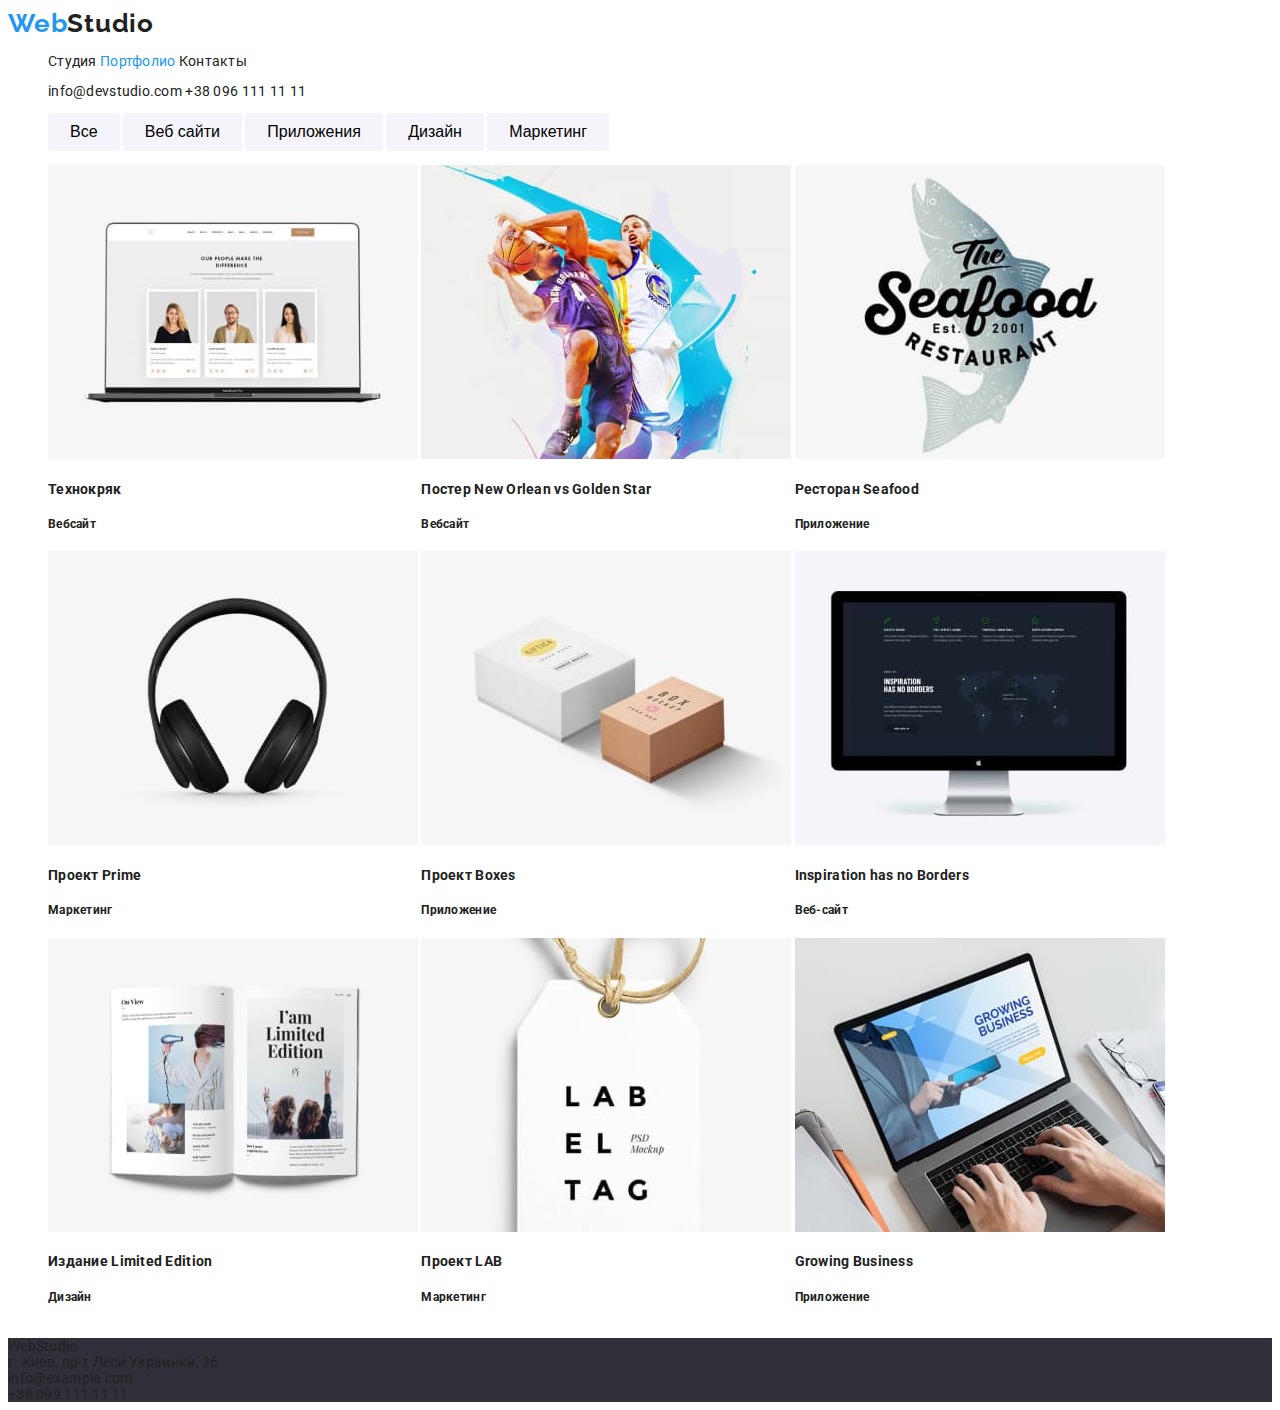
==== portfolio.html @ 2c45fc12 "update img" ====
<!DOCTYPE html>
<html lang="ru">

<head>
    <link rel="stylesheet" href="./css/styles.css" />
    <meta charset="UTF-8">
    <meta http-equiv="X-UA-Compatible" content="IE=edge">
    <meta name="viewport" content="width=device-width, initial-scale=1.0">
    <title>Portfolio</title>
</head>


<body>
    <header>
        <!-- Создаем шапку -->
        <a class="logo" href="./index.html"><span class="prefix">Web</span>Studio</a>
        <nav>
            <ul>
                <li><a  href="./index.html">Студия</a></li>
                <li><a class="active" href="./portfolio.html">Портфолио</a></li>
                <li><a  href="">Контакты</a></li>
            </ul>
        </nav>
    
        <ul>
            <li><a href="mailto:info@devstudio.com">info@devstudio.com</a></li>
            <li><a href="tel:+380961111111">+38 096 111 11 11</a></li>
        </ul>
    </header>


    <main>
        <section>
            <!-- Фильтр меню с кнопками -->
           <ul class="filter"> 
                <li><button type="button">Все</button></li>
                <li><button type="button">Веб сайти</button></li>
                <li><button type="button">Приложения</button></li>
                <li><button type="button">Дизайн</button></li>
                <li><button type="button">Маркетинг</button></li>
           </ul>       
        </section>

        <section>
            <!-- секция с картинками -->
            <ul>
                <li>
                    <img src="./images/techno.jpg" width="370">
                    <h4>Технокряк</h4>
                    <h5>Вебсайт</h5>
                </li>

                <li>
                    <img src="./images/poster.jpg" width="370">
                    <h4>
                        <p lang="en">Постер New Orlean vs Golden Star </p>
                    </h4>
                    <h5>Вебсайт</h5>
                </li>

                <li>
                    <img src="./images/seafood.jpg" width="370">
                    <h4>
                        <p lang="en">Ресторан Seafood</p>
                    </h4>
                    <h5>Приложение</h5>
                </li>

                <li>
                    <img src="./images/prime.jpg" width="370">
                    <h4>
                        <p lang="en">Проект Prime</p>
                    </h4>
                    <h5>Маркетинг</h5>
                </li>

                <li>
                    <img src="./images/boxes.jpg" width="370">
                    <h4>
                        <p lang="en">Проект Boxes</p>
                    </h4>
                    <h5>Приложение</h5>
                </li>

                <li>
                    <img src="./images/border.jpg" width="370">
                    <h4>
                        <p lang="en">Inspiration has no Borders</p>
                    </h4>
                    <h5>Веб-сайт</h5>
                </li>

                <li>
                    <img src="./images/edition.jpg" width="370">
                    <h4>
                        <p lang="en">Издание Limited Edition</p>
                    </h4>
                    <h5>Дизайн</h5>
                </li>

                <li>
                    <img src="./images/lab.jpg" width="370">
                    <h4>
                        <p lang="en">Проект LAB</p>
                    </h4>
                    <h5>Маркетинг</h5>
                </li>

                <li>
                    <img src="./images/business.jpg" width="370">
                    <h4>
                        <p lang="en">Growing Business</p>
                    </h4>
                    <h5>Приложение</h5>
                </li>
            </ul>
        </section>
    </main>

    <footer>
        <a href="">WebStudio</a>
        <address>
            <a href="https://goo.gl/maps/WQfAx6PYUr162AUSA" target="_blank" rel="noopener noreferrer">г. Киев, пр-т Леси
                Украинки, 26</a><br>
            <a href="mailto:info@example">info@example.com</a><br>
            <a href="tel:+380991111111">+38 099 111 11 11</a>
        </address>
    </footer>
</body>
</html>
---- css/styles.css ----
@import url("https://fonts.googleapis.com/css2?family=Raleway:wght@700&family=Roboto:ital,wght@0,500;0,700;1,400;1,900&display=swap");

body {
  font-family: Roboto;
  font-style: normal;
  font-size: 14px;
  line-height: 16px;
  letter-spacing: 0.02em;
  color: #212121;
}

ul {
  list-style-type: none;
}

ul li {
  display: inline-block;
}

.contact a {
  color: #757575;
}

.contact a:hover {
  color: #2196f3;
}

a {
  color: #212121;
  text-decoration: none;
}

.link-white {
  color: #fff;
}

nav > ul > li > a:focus {
  color: #2196f3;
}

a:hover {
  color: #2196f3;
}

address {
  font-style: normal;
}
.active {
  color: #2196f3;
}

button {
  border: none;
  border-radius: 4px;
  font-size: 16px;
  background: #f5f4fa;
}

button:hover {
  background-color: #2196f3;
}

footer {
  background: #2f303a;
}

footer > .contact {
  line-height: 24px;
  letter-spacing: 0.03em;
}

.logo {
  font-family: Raleway;
  font-weight: bold;
  font-size: 26px;
  line-height: 31px;
  letter-spacing: 0.03em;
}

.prefix {
  color: #2196f3;
}

a[class~="logo"]:hover {
  color: #212121;
}

.hero-banner {
  background: #2f303a;
}

.hero-banner > h1 {
  color: #ffffff;
}

.hero-banner > button {
  font-weight: bold;
  line-height: 30px;
  color: #fff;
  background: #2196f3;
  box-shadow: 0px 4px 4px rgba(0, 0, 0, 0.15);
  padding: 10px 32px;
}

.s1 p {
  line-height: 24px;
  letter-spacing: 0.03em;
  color: #757575;
  width: 270px;
}

.s3 {
  background: #f5f4fa;
}

.s3 li {
  background: #ffffff;
  box-shadow: 0px 1px 3px rgba(0, 0, 0, 0.12), 0px 1px 1px rgba(0, 0, 0, 0.14),
    0px 2px 1px rgba(0, 0, 0, 0.2);
  border-radius: 0px 0px 4px 4px;
}

.s3 p {
  font-size: 16px;
  line-height: 19px;

  text-align: center;
  letter-spacing: 0.03em;

  color: #757575;
}

.filter > li > button {
  font-weight: 500;
  line-height: 26px;
  padding: 6px 22px;
}
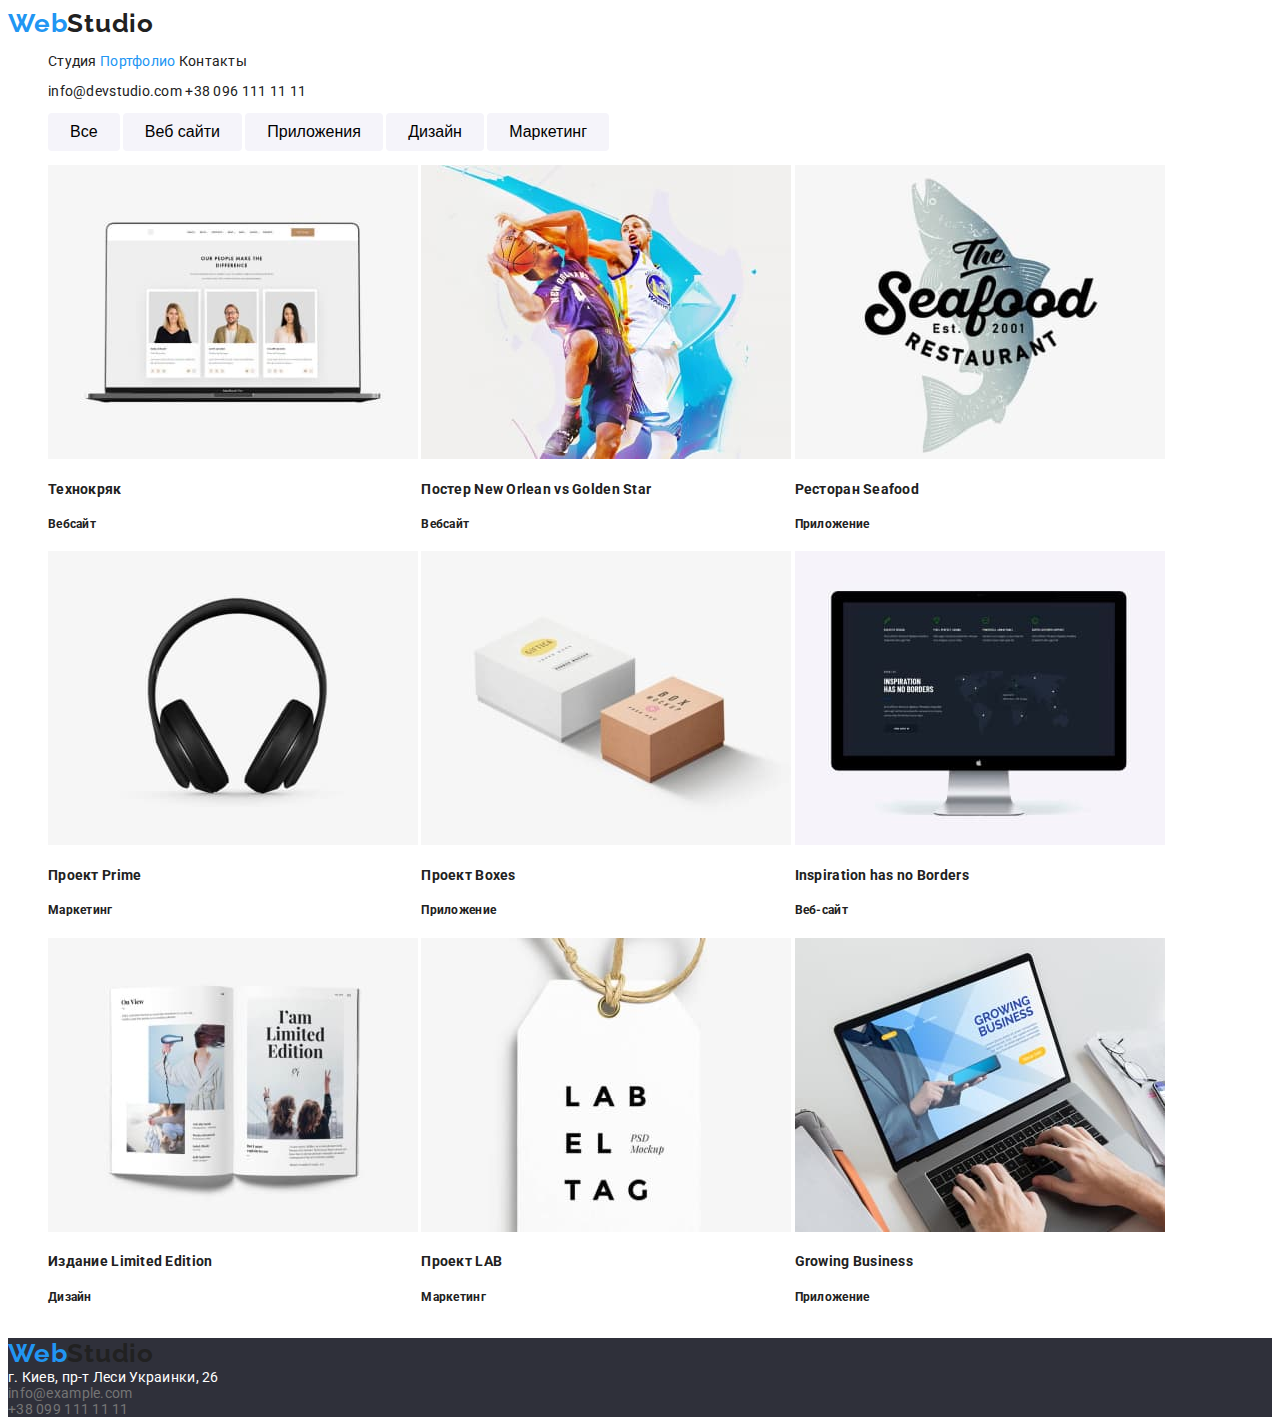
==== commit 01bc1a14: "update" ====
--- a/portfolio.html
+++ b/portfolio.html
@@ -118,12 +118,15 @@
     </main>
 
     <footer>
-        <a href="">WebStudio</a>
+        <a class="logo" href="./index.html"><span class="prefix">Web</span>Studio</a>
         <address>
-            <a href="https://goo.gl/maps/WQfAx6PYUr162AUSA" target="_blank" rel="noopener noreferrer">г. Киев, пр-т Леси
+            <a class="link-white" href="https://goo.gl/maps/WQfAx6PYUr162AUSA" target="_blank" rel="noopener noreferrer">г.
+                Киев, пр-т Леси
                 Украинки, 26</a><br>
-            <a href="mailto:info@example">info@example.com</a><br>
-            <a href="tel:+380991111111">+38 099 111 11 11</a>
+            <span class="contact">
+                <a href="mailto:info@example">info@example.com</a><br>
+                <a href="tel:+380991111111">+38 099 111 11 11</a>
+            </span>
         </address>
     </footer>
 </body>
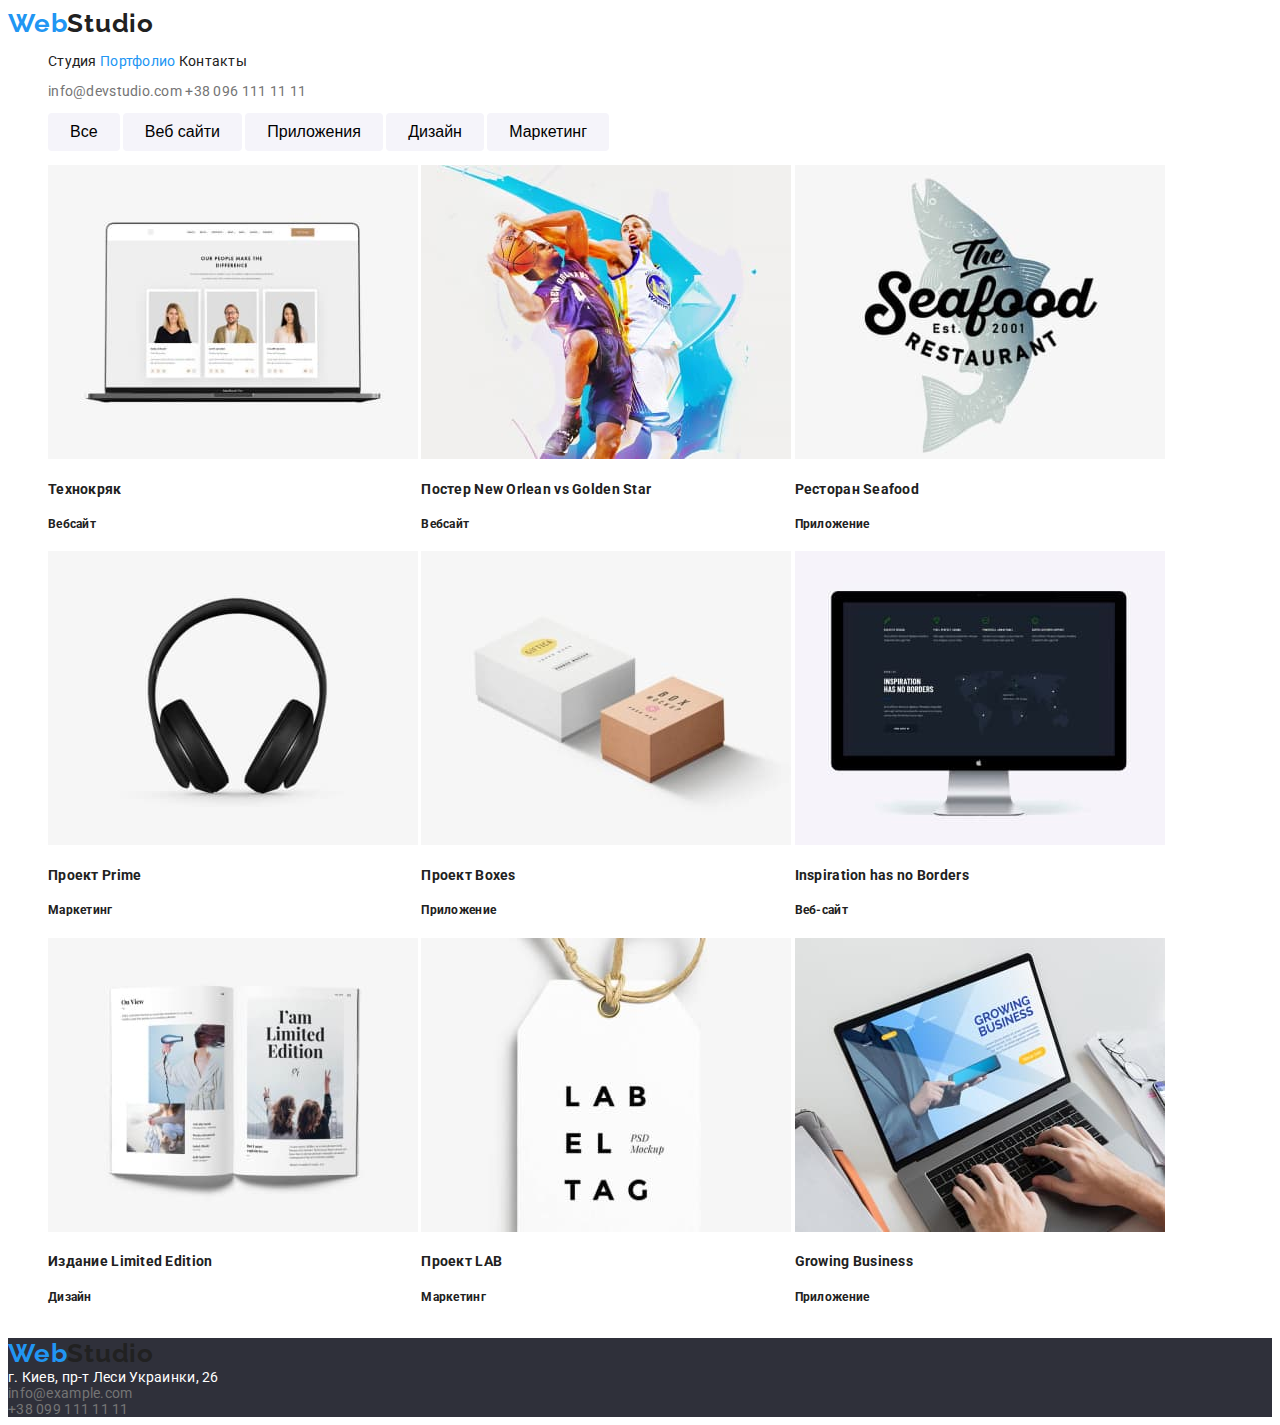
==== commit 84299b59: "update" ====
--- a/portfolio.html
+++ b/portfolio.html
@@ -22,7 +22,7 @@
             </ul>
         </nav>
     
-        <ul>
+        <ul class="contact">
             <li><a href="mailto:info@devstudio.com">info@devstudio.com</a></li>
             <li><a href="tel:+380961111111">+38 096 111 11 11</a></li>
         </ul>
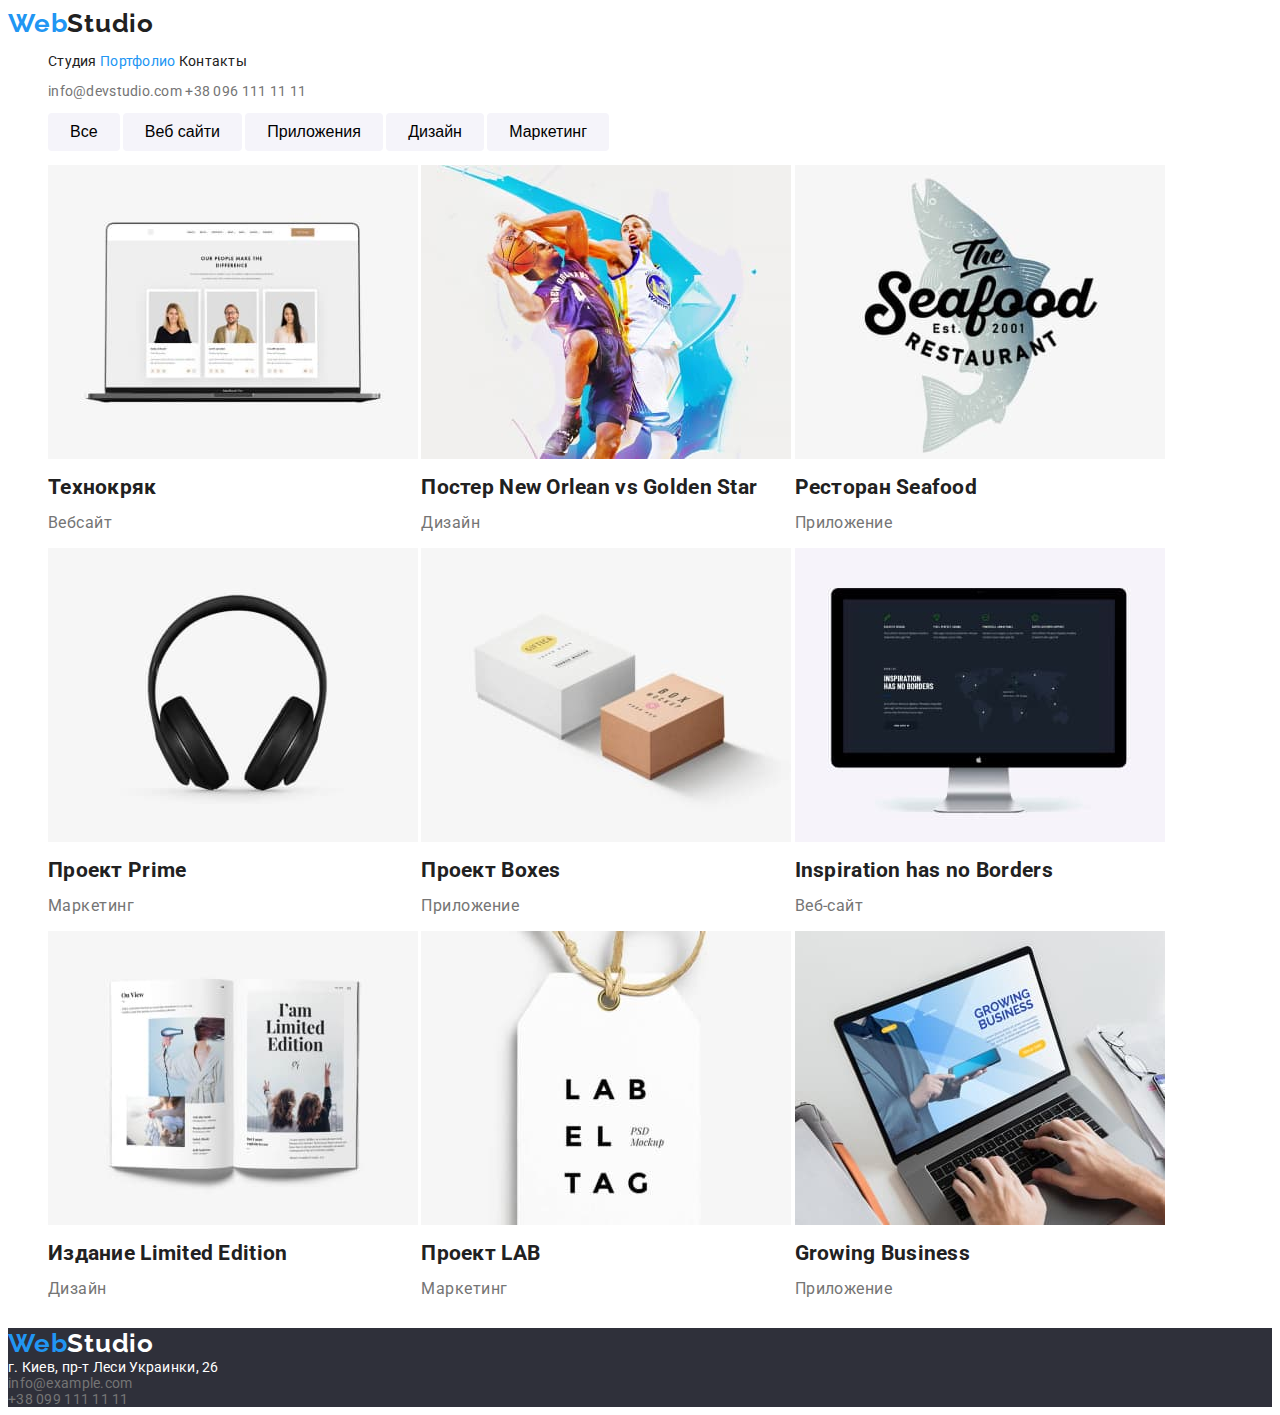
==== commit 87ddf1d5: "update01" ====
--- a/portfolio.html
+++ b/portfolio.html
@@ -16,9 +16,9 @@
         <a class="logo" href="./index.html"><span class="prefix">Web</span>Studio</a>
         <nav>
             <ul>
-                <li><a  href="./index.html">Студия</a></li>
+                <li><a href="./index.html">Студия</a></li>
                 <li><a class="active" href="./portfolio.html">Портфолио</a></li>
-                <li><a  href="">Контакты</a></li>
+                <li><a href="">Контакты</a></li>
             </ul>
         </nav>
     
@@ -41,77 +41,61 @@
            </ul>       
         </section>
 
-        <section>
+        <section class="s4">
             <!-- секция с картинками -->
             <ul>
                 <li>
                     <img src="./images/techno.jpg" width="370">
-                    <h4>Технокряк</h4>
-                    <h5>Вебсайт</h5>
+                    <h2>Технокряк</h2>
+                    <p>Вебсайт</p>
                 </li>
 
                 <li>
                     <img src="./images/poster.jpg" width="370">
-                    <h4>
-                        <p lang="en">Постер New Orlean vs Golden Star </p>
-                    </h4>
-                    <h5>Вебсайт</h5>
+                    <h2>Постер New Orlean vs Golden Star</h2>
+                    <p>Дизайн</p>
                 </li>
 
                 <li>
                     <img src="./images/seafood.jpg" width="370">
-                    <h4>
-                        <p lang="en">Ресторан Seafood</p>
-                    </h4>
-                    <h5>Приложение</h5>
+                    <h2>Ресторан Seafood</h2>
+                    <p>Приложение</p>
                 </li>
 
                 <li>
                     <img src="./images/prime.jpg" width="370">
-                    <h4>
-                        <p lang="en">Проект Prime</p>
-                    </h4>
-                    <h5>Маркетинг</h5>
+                    <h2>Проект Prime</h2>
+                    <p>Маркетинг</p>
                 </li>
 
                 <li>
                     <img src="./images/boxes.jpg" width="370">
-                    <h4>
-                        <p lang="en">Проект Boxes</p>
-                    </h4>
-                    <h5>Приложение</h5>
+                    <h2>Проект Boxes</h2>
+                    <p>Приложение</p>
                 </li>
 
                 <li>
                     <img src="./images/border.jpg" width="370">
-                    <h4>
-                        <p lang="en">Inspiration has no Borders</p>
-                    </h4>
-                    <h5>Веб-сайт</h5>
+                    <h2>Inspiration has no Borders</h2>
+                    <p>Веб-сайт</p>
                 </li>
 
                 <li>
                     <img src="./images/edition.jpg" width="370">
-                    <h4>
-                        <p lang="en">Издание Limited Edition</p>
-                    </h4>
-                    <h5>Дизайн</h5>
+                    <h2>Издание Limited Edition</h2>
+                    <p>Дизайн</p>
                 </li>
 
                 <li>
                     <img src="./images/lab.jpg" width="370">
-                    <h4>
-                        <p lang="en">Проект LAB</p>
-                    </h4>
-                    <h5>Маркетинг</h5>
+                    <h2>Проект LAB</h2>
+                    <p>Маркетинг</p>
                 </li>
 
                 <li>
                     <img src="./images/business.jpg" width="370">
-                    <h4>
-                        <p lang="en">Growing Business</p>
-                    </h4>
-                    <h5>Приложение</h5>
+                    <h2>Growing Business</h2>
+                    <p>Приложение</p>
                 </li>
             </ul>
         </section>
--- a/css/styles.css
+++ b/css/styles.css
@@ -30,7 +30,7 @@
   text-decoration: none;
 }
 
-.link-white {
+footer a {
   color: #fff;
 }
 
@@ -81,8 +81,11 @@
   color: #2196f3;
 }
 
-a[class~="logo"]:hover {
+header .logo:hover {
   color: #212121;
+}
+footer .logo:hover {
+  color: #ffffff;
 }
 
 .hero-banner {
@@ -90,6 +93,13 @@
 }
 
 .hero-banner > h1 {
+  font-weight: 900;
+  font-size: 44px;
+  line-height: 60px;
+  text-align: center;
+  letter-spacing: 0.06em;
+  text-transform: uppercase;
+
   color: #ffffff;
 }
 
@@ -129,6 +139,13 @@
 
   color: #757575;
 }
+.s4 p {
+  font-size: 16px;
+  line-height: 19px;
+  letter-spacing: 0.03em;
+
+  color: #757575;
+}
 
 .filter > li > button {
   font-weight: 500;
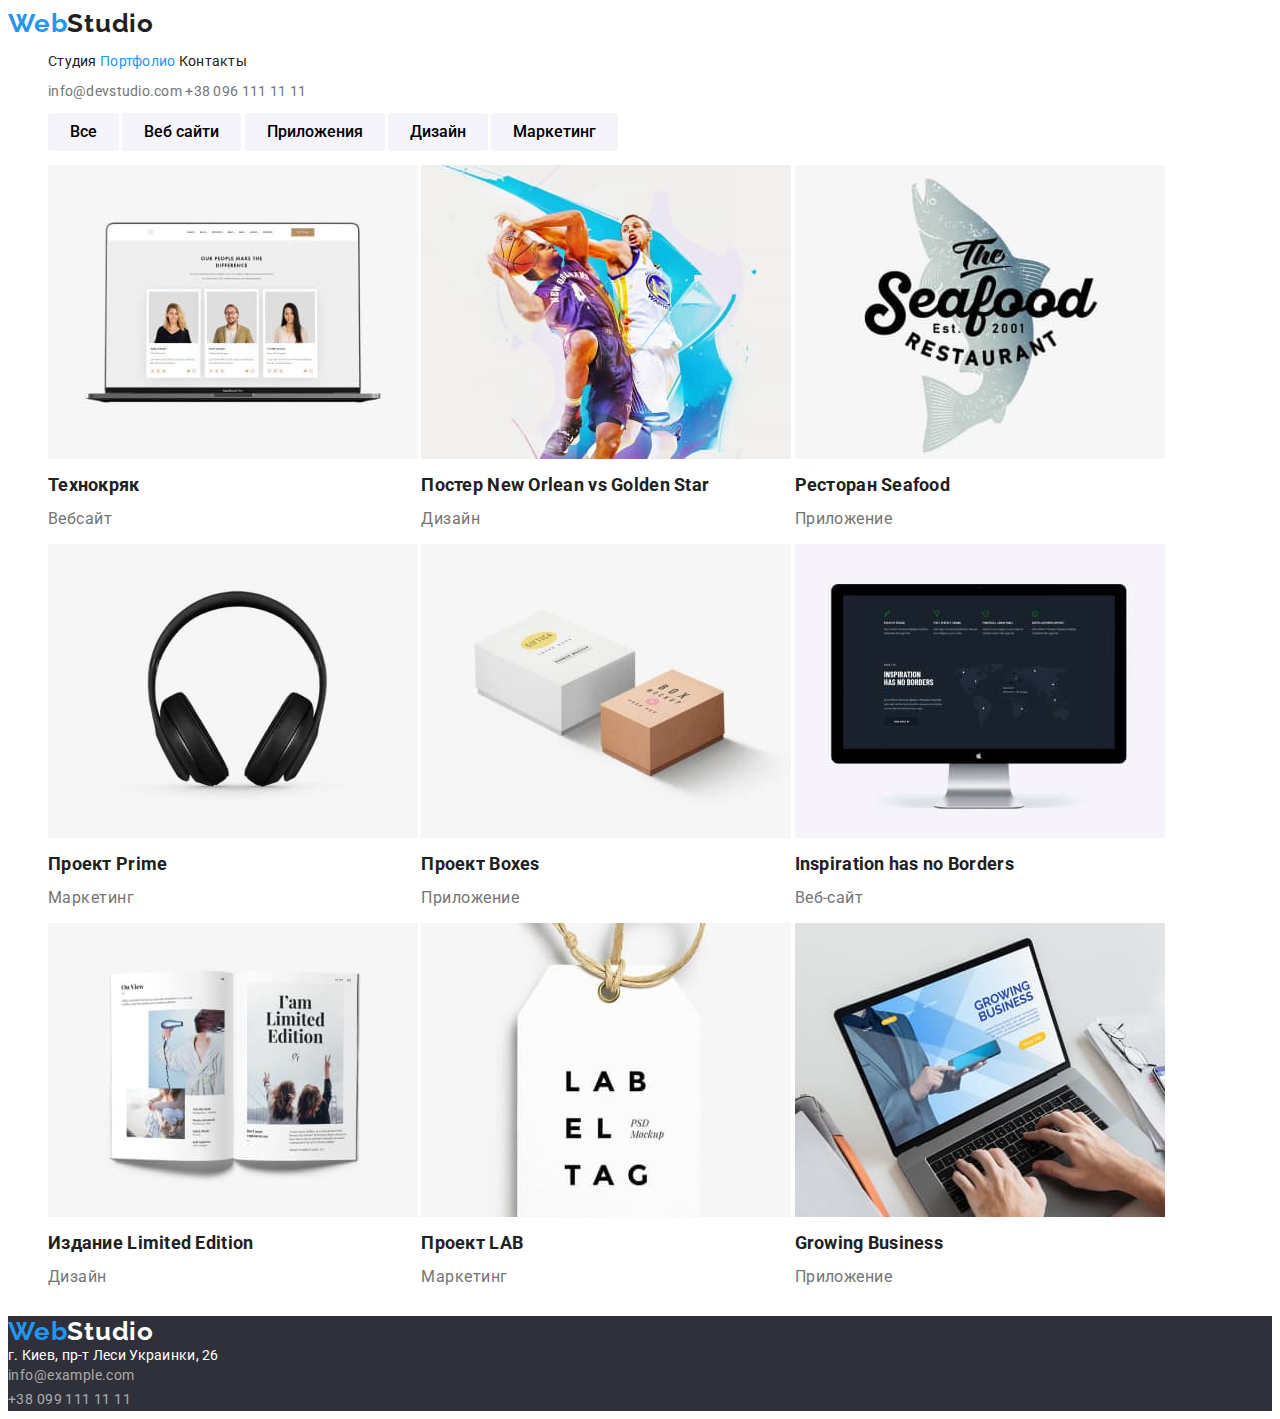
==== commit 7027c010: "Work on bags" ====
--- a/portfolio.html
+++ b/portfolio.html
@@ -104,7 +104,7 @@
     <footer>
         <a class="logo" href="./index.html"><span class="prefix">Web</span>Studio</a>
         <address>
-            <a class="link-white" href="https://goo.gl/maps/WQfAx6PYUr162AUSA" target="_blank" rel="noopener noreferrer">г.
+            <a class="adress" href="https://goo.gl/maps/WQfAx6PYUr162AUSA" target="_blank" rel="noopener noreferrer">г.
                 Киев, пр-т Леси
                 Украинки, 26</a><br>
             <span class="contact">
--- a/css/styles.css
+++ b/css/styles.css
@@ -1,12 +1,31 @@
 @import url("https://fonts.googleapis.com/css2?family=Raleway:wght@700&family=Roboto:ital,wght@0,500;0,700;1,400;1,900&display=swap");
 
+body,
+button {
+  font-family: Roboto;
+}
+
 body {
-  font-family: Roboto;
   font-style: normal;
   font-size: 14px;
   line-height: 16px;
   letter-spacing: 0.02em;
   color: #212121;
+}
+
+a {
+  color: #212121;
+  text-decoration: none;
+}
+a:focus {
+  color: #2196f3;
+}
+
+.contact a:focus {
+  color: #2196f3;
+}
+a:hover {
+  color: #2196f3;
 }
 
 ul {
@@ -16,35 +35,18 @@
 ul li {
   display: inline-block;
 }
-
-.contact a {
-  color: #757575;
+.contact-footer a {
+  color: rgba(255, 255, 255, 0.6);
 }
 
-.contact a:hover {
-  color: #2196f3;
-}
-
-a {
-  color: #212121;
-  text-decoration: none;
-}
-
-footer a {
+.adress {
   color: #fff;
-}
-
-nav > ul > li > a:focus {
-  color: #2196f3;
-}
-
-a:hover {
-  color: #2196f3;
 }
 
 address {
   font-style: normal;
 }
+
 .active {
   color: #2196f3;
 }
@@ -57,16 +59,30 @@
 }
 
 button:hover {
+  color: #fff;
   background-color: #2196f3;
 }
 
+button:focus {
+  color: #fff;
+  background-color: #2196f3;
+}
 footer {
   background: #2f303a;
 }
 
-footer > .contact {
+.contact a {
+  color: #757575;
+}
+
+.contact a:hover {
+  color: #2196f3;
+}
+
+footer .contact a {
   line-height: 24px;
   letter-spacing: 0.03em;
+  color: rgba(255, 255, 255, 0.6);
 }
 
 .logo {
@@ -75,16 +91,18 @@
   font-size: 26px;
   line-height: 31px;
   letter-spacing: 0.03em;
+
+  color: #fff;
 }
 
 .prefix {
   color: #2196f3;
 }
 
-header .logo:hover {
+header .logo {
   color: #212121;
 }
-footer .logo:hover {
+footer .logo {
   color: #ffffff;
 }
 
@@ -100,7 +118,7 @@
   letter-spacing: 0.06em;
   text-transform: uppercase;
 
-  color: #ffffff;
+  color: #fff;
 }
 
 .hero-banner > button {
@@ -119,6 +137,19 @@
   width: 270px;
 }
 
+.s1 h2 {
+  text-transform: uppercase;
+}
+
+.s2 h2 {
+  font-weight: 700;
+  font-size: 36px;
+}
+
+.s3 h2 {
+  font-weight: 700;
+  font-size: 36px;
+}
 .s3 {
   background: #f5f4fa;
 }
@@ -146,9 +177,13 @@
 
   color: #757575;
 }
+.s4 h2 {
+  font-weight: 700;
+  font-size: 18px;
+}
+.filter button {
+  font-weight: 500;
 
-.filter > li > button {
-  font-weight: 500;
   line-height: 26px;
   padding: 6px 22px;
 }
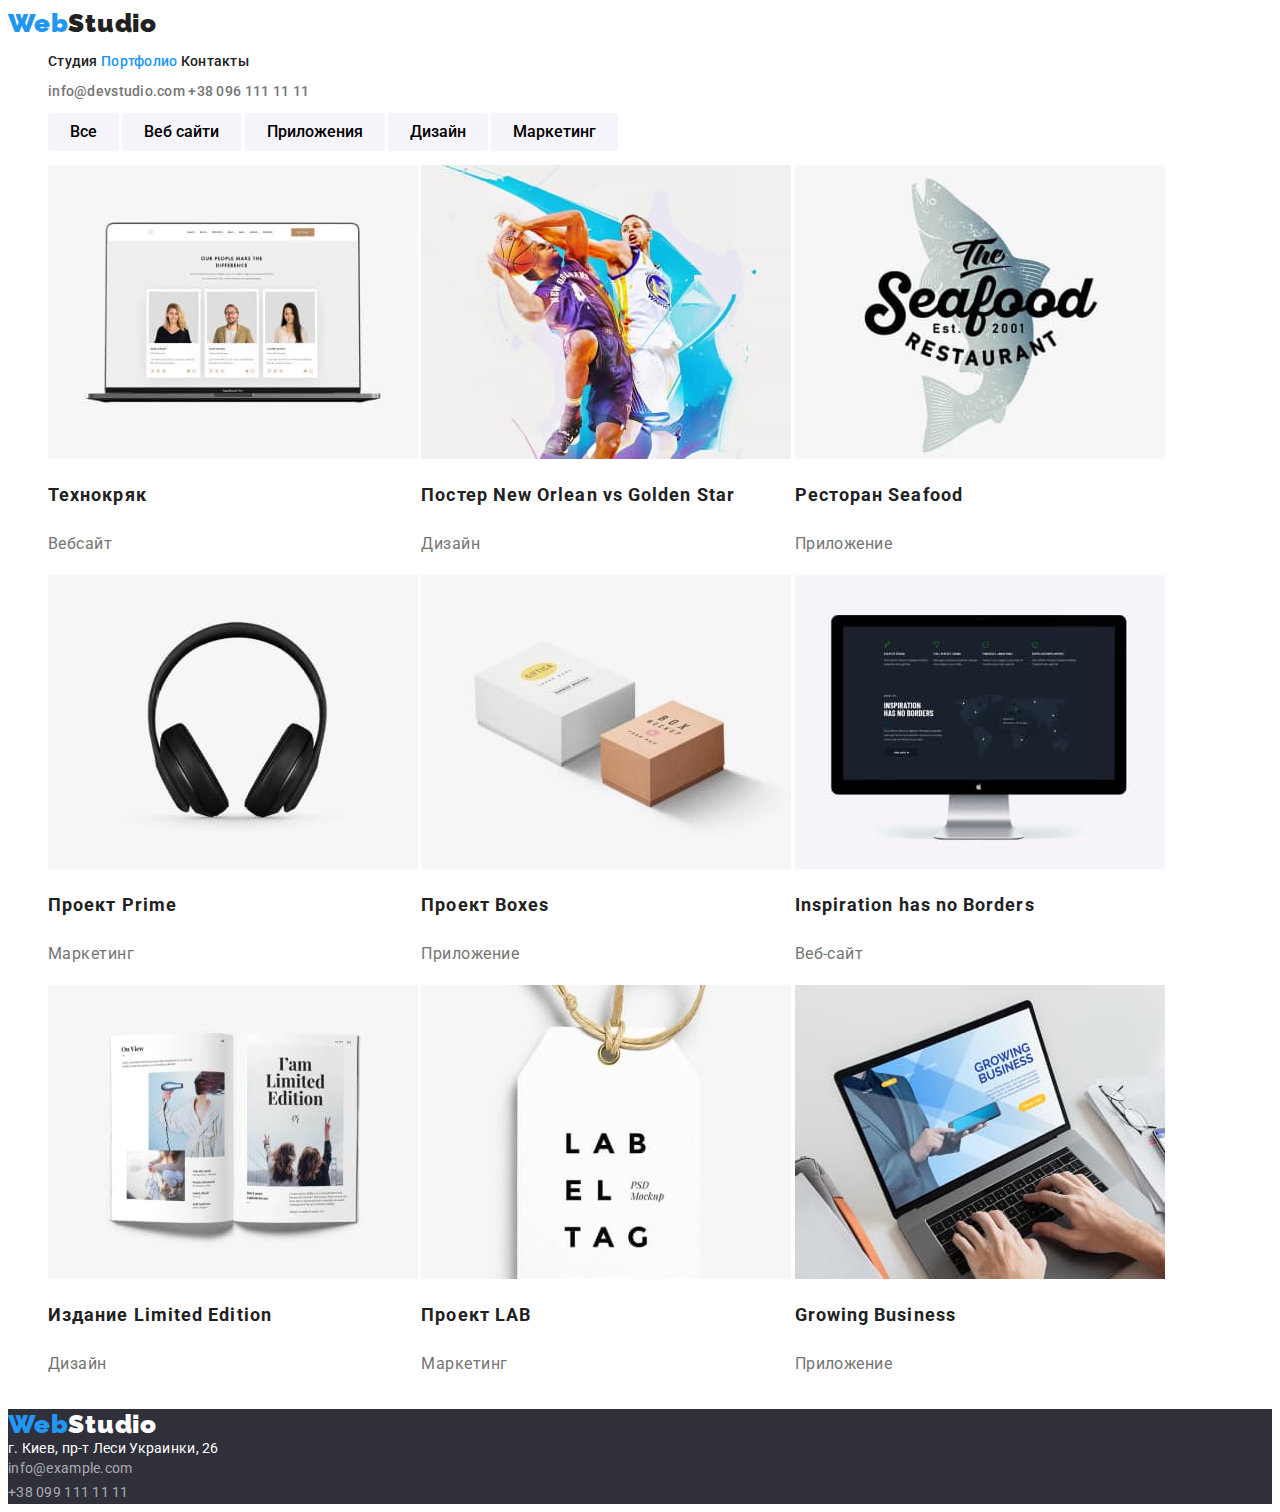
==== commit 0bb49130: "work" ====
--- a/portfolio.html
+++ b/portfolio.html
@@ -21,7 +21,7 @@
                 <li><a href="">Контакты</a></li>
             </ul>
         </nav>
-    
+
         <ul class="contact">
             <li><a href="mailto:info@devstudio.com">info@devstudio.com</a></li>
             <li><a href="tel:+380961111111">+38 096 111 11 11</a></li>
@@ -32,13 +32,13 @@
     <main>
         <section>
             <!-- Фильтр меню с кнопками -->
-           <ul class="filter"> 
+            <ul class="filter">
                 <li><button type="button">Все</button></li>
                 <li><button type="button">Веб сайти</button></li>
                 <li><button type="button">Приложения</button></li>
                 <li><button type="button">Дизайн</button></li>
                 <li><button type="button">Маркетинг</button></li>
-           </ul>       
+            </ul>
         </section>
 
         <section class="s4">
@@ -114,4 +114,5 @@
         </address>
     </footer>
 </body>
+
 </html>--- a/css/styles.css
+++ b/css/styles.css
@@ -1,8 +1,18 @@
 @import url("https://fonts.googleapis.com/css2?family=Raleway:wght@700&family=Roboto:ital,wght@0,500;0,700;1,400;1,900&display=swap");
+
+:root {
+  --primary-text-color: #212121;
+  --secondary-bacgraund-color: #f5f4fa;
+  --secondary-text-color: #757575;
+  --primary-active-text-color: #2196f3;
+  --tetrary-text-color: #ffffff;
+  --primary-bacgraund-color: #2f303a;
+  --shadow-text-color: rgba(255, 255, 255, 0.6);
+}
 
 body,
 button {
-  font-family: Roboto;
+  font-family: Roboto, sans-serif;
 }
 
 body {
@@ -10,22 +20,25 @@
   font-size: 14px;
   line-height: 16px;
   letter-spacing: 0.02em;
-  color: #212121;
-}
-
+  color: var(--primary-text-color);
+}
+
+header ul {
+  font-weight: 500;
+}
 a {
-  color: #212121;
+  color: var(--primary-text-color);
   text-decoration: none;
 }
 a:focus {
-  color: #2196f3;
+  color: var(--primary-active-text-color);
 }
 
 .contact a:focus {
-  color: #2196f3;
+  color: var(--primary-active-text-color);
 }
 a:hover {
-  color: #2196f3;
+  color: var(--primary-active-text-color);
 }
 
 ul {
@@ -36,11 +49,11 @@
   display: inline-block;
 }
 .contact-footer a {
-  color: rgba(255, 255, 255, 0.6);
+  color: var(--shadow-text-color);
 }
 
 .adress {
-  color: #fff;
+  color: var(--tetrary-text-color);
 }
 
 address {
@@ -48,66 +61,68 @@
 }
 
 .active {
-  color: #2196f3;
+  color: var(--primary-active-text-color);
 }
 
 button {
   border: none;
   border-radius: 4px;
   font-size: 16px;
-  background: #f5f4fa;
+  cursor: pointer;
+  background: var(--secondary-bacgraund-color);
 }
 
 button:hover {
-  color: #fff;
-  background-color: #2196f3;
+  color: var(--tetrary-text-color);
+  background-color: var(--primary-active-text-color);
 }
 
 button:focus {
-  color: #fff;
-  background-color: #2196f3;
+  color: --tetrary-text-color;
+  background-color: var(--primary-active-text-color);
 }
 footer {
-  background: #2f303a;
+  font-weight: 400;
+  background: var(--primary-bacgraund-color);
 }
 
 .contact a {
-  color: #757575;
+  color: var(--secondary-text-color);
 }
 
 .contact a:hover {
-  color: #2196f3;
+  color: var(--primary-active-text-color);
 }
 
 footer .contact a {
   line-height: 24px;
-  letter-spacing: 0.03em;
-  color: rgba(255, 255, 255, 0.6);
+  letter-spacing: 0.02em;
+  color: var(--shadow-text-color);
 }
 
 .logo {
   font-family: Raleway;
-  font-weight: bold;
+  font-weight: 900;
   font-size: 26px;
   line-height: 31px;
   letter-spacing: 0.03em;
 
-  color: #fff;
+  color: var(--tetrary-text-color);
 }
 
 .prefix {
-  color: #2196f3;
+  color: var(--primary-active-text-color);
 }
 
 header .logo {
-  color: #212121;
+  color: var(--primary-text-color);
 }
 footer .logo {
-  color: #ffffff;
+  color: var(--tetrary-text-color);
 }
 
 .hero-banner {
-  background: #2f303a;
+  background: var(--primary-bacgraund-color);
 }
 
 .hero-banner > h1 {
@@ -118,14 +133,14 @@
   letter-spacing: 0.06em;
   text-transform: uppercase;
 
-  color: #fff;
+  color: var(--tetrary-text-color);
 }
 
 .hero-banner > button {
-  font-weight: bold;
+  font-weight: 700;
   line-height: 30px;
-  color: #fff;
-  background: #2196f3;
+  color: var(--tetrary-text-color);
+  background: var(--primary-active-text-color);
   box-shadow: 0px 4px 4px rgba(0, 0, 0, 0.15);
   padding: 10px 32px;
 }
@@ -133,7 +148,7 @@
 .s1 p {
   line-height: 24px;
   letter-spacing: 0.03em;
-  color: #757575;
+  color: var(--secondary-text-color);
   width: 270px;
 }
 
@@ -151,11 +166,11 @@
   font-size: 36px;
 }
 .s3 {
-  background: #f5f4fa;
+  background: var(--secondary-bacgraund-color);
 }
 
 .s3 li {
-  background: #ffffff;
+  background: var(--tetrary-text-color);
   box-shadow: 0px 1px 3px rgba(0, 0, 0, 0.12), 0px 1px 1px rgba(0, 0, 0, 0.14),
     0px 2px 1px rgba(0, 0, 0, 0.2);
   border-radius: 0px 0px 4px 4px;
@@ -168,18 +183,21 @@
   text-align: center;
   letter-spacing: 0.03em;
 
-  color: #757575;
+  color: var(--secondary-text-color);
 }
 .s4 p {
+  font-weight: 400;
   font-size: 16px;
-  line-height: 19px;
-  letter-spacing: 0.03em;
-
-  color: #757575;
+  line-height: 30px;
+  letter-spacing: 0.03em;
+
+  color: var(--secondary-text-color);
 }
 .s4 h2 {
   font-weight: 700;
   font-size: 18px;
+  line-height: 36px;
+  letter-spacing: 0.06em;
 }
 .filter button {
   font-weight: 500;
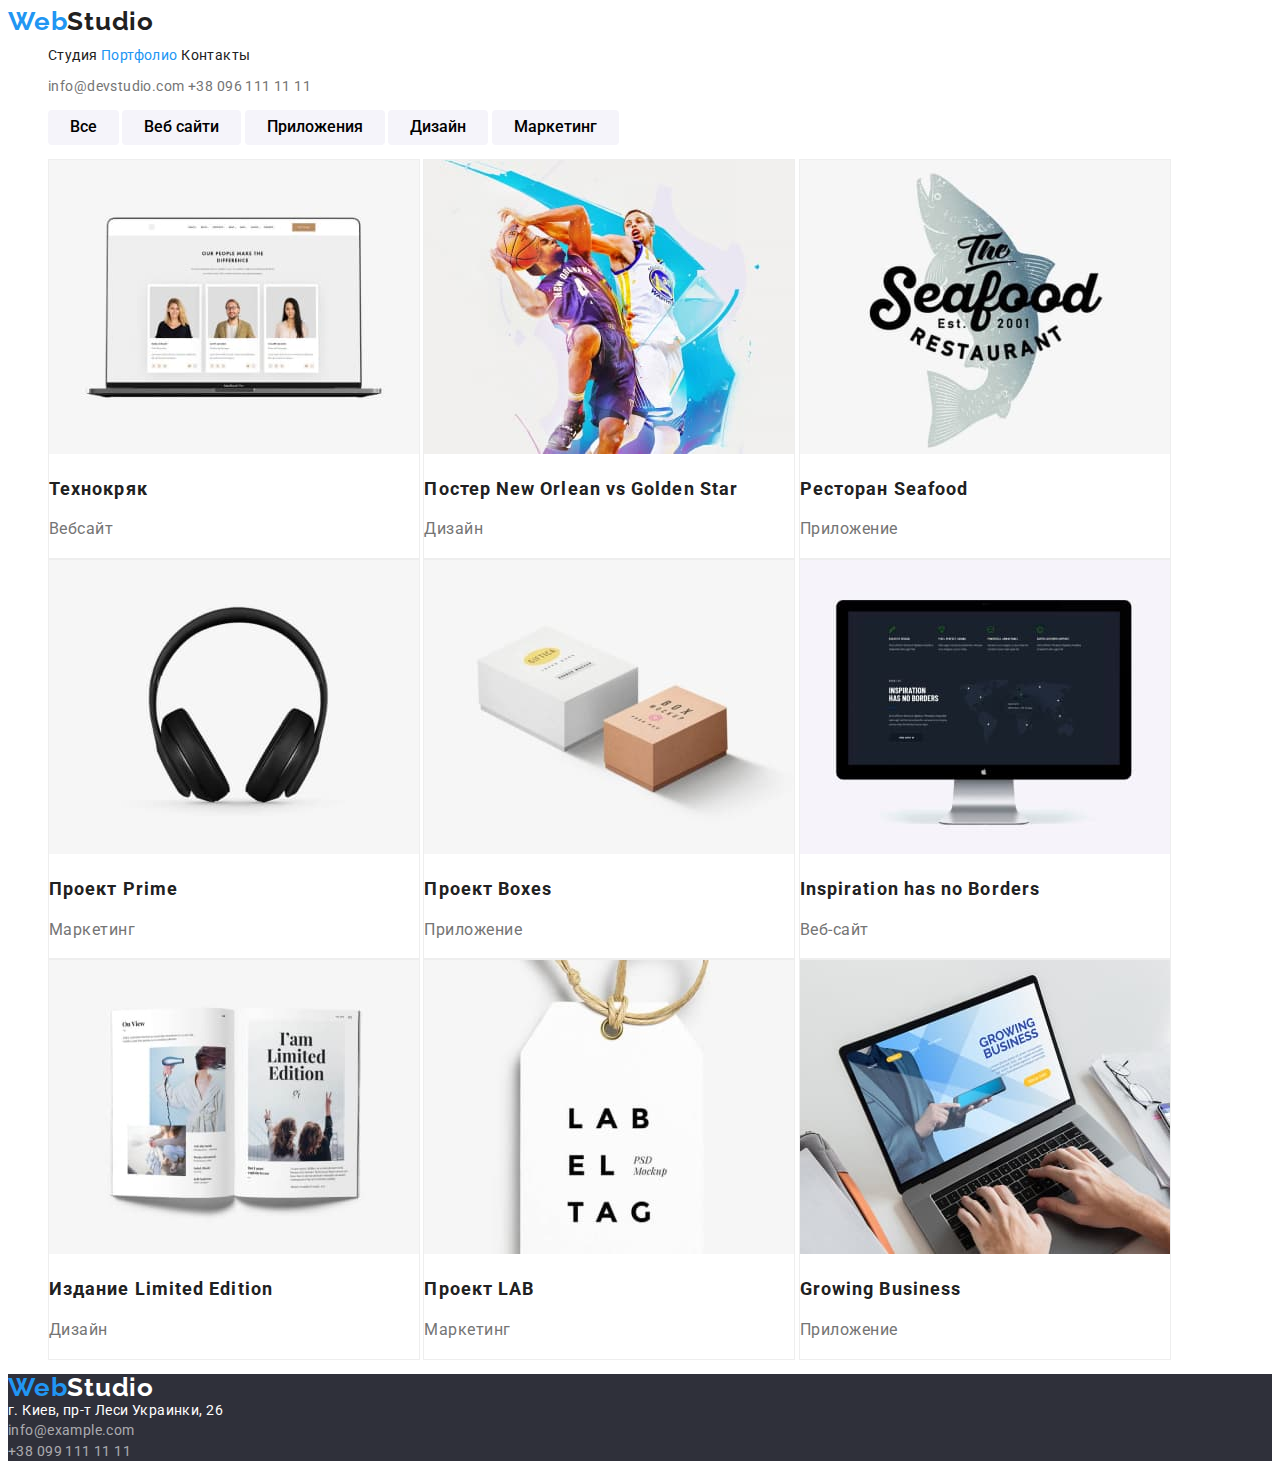
==== commit 2df6503a: "last update" ====
--- a/portfolio.html
+++ b/portfolio.html
@@ -16,15 +16,15 @@
         <a class="logo" href="./index.html"><span class="prefix">Web</span>Studio</a>
         <nav>
             <ul>
-                <li><a href="./index.html">Студия</a></li>
+                <li><a class="primary-link" href="./index.html">Студия</a></li>
                 <li><a class="active" href="./portfolio.html">Портфолио</a></li>
-                <li><a href="">Контакты</a></li>
+                <li><a class="primary-link" href="">Контакты</a></li>
             </ul>
         </nav>
 
-        <ul class="contact">
-            <li><a href="mailto:info@devstudio.com">info@devstudio.com</a></li>
-            <li><a href="tel:+380961111111">+38 096 111 11 11</a></li>
+        <ul>
+            <li><a class="secondary-link" href="mailto:info@devstudio.com">info@devstudio.com</a></li>
+            <li><a class="secondary-link" href="tel:+380961111111">+38 096 111 11 11</a></li>
         </ul>
     </header>
 
@@ -32,85 +32,83 @@
     <main>
         <section>
             <!-- Фильтр меню с кнопками -->
-            <ul class="filter">
-                <li><button type="button">Все</button></li>
-                <li><button type="button">Веб сайти</button></li>
-                <li><button type="button">Приложения</button></li>
-                <li><button type="button">Дизайн</button></li>
-                <li><button type="button">Маркетинг</button></li>
+            <ul>
+                <li><button type="button" class="secondary-btn">Все</button></li>
+                <li><button type="button" class="secondary-btn">Веб сайти</button></li>
+                <li><button type="button" class="secondary-btn">Приложения</button></li>
+                <li><button type="button" class="secondary-btn">Дизайн</button></li>
+                <li><button type="button" class="secondary-btn">Маркетинг</button></li>
             </ul>
         </section>
 
-        <section class="s4">
+        <section>
             <!-- секция с картинками -->
             <ul>
-                <li>
+                <li class="tetrary-box">
                     <img src="./images/techno.jpg" width="370">
-                    <h2>Технокряк</h2>
+                    <h2 class="tetrary-title">Технокряк</h2>
                     <p>Вебсайт</p>
                 </li>
 
-                <li>
+                <li class="tetrary-box">
                     <img src="./images/poster.jpg" width="370">
-                    <h2>Постер New Orlean vs Golden Star</h2>
+                    <h2 class="tetrary-title">Постер New Orlean vs Golden Star</h2>
                     <p>Дизайн</p>
                 </li>
 
-                <li>
+                <li class="tetrary-box">
                     <img src="./images/seafood.jpg" width="370">
-                    <h2>Ресторан Seafood</h2>
+                    <h2 class="tetrary-title">Ресторан Seafood</h2>
                     <p>Приложение</p>
                 </li>
 
-                <li>
+                <li class="tetrary-box">
                     <img src="./images/prime.jpg" width="370">
-                    <h2>Проект Prime</h2>
+                    <h2 class="tetrary-title">Проект Prime</h2>
                     <p>Маркетинг</p>
                 </li>
 
-                <li>
+                <li class="tetrary-box">
                     <img src="./images/boxes.jpg" width="370">
-                    <h2>Проект Boxes</h2>
+                    <h2 class="tetrary-title">Проект Boxes</h2>
                     <p>Приложение</p>
                 </li>
 
-                <li>
+                <li class="tetrary-box">
                     <img src="./images/border.jpg" width="370">
-                    <h2>Inspiration has no Borders</h2>
+                    <h2 class="tetrary-title">Inspiration has no Borders</h2>
                     <p>Веб-сайт</p>
                 </li>
 
-                <li>
+                <li class="tetrary-box">
                     <img src="./images/edition.jpg" width="370">
-                    <h2>Издание Limited Edition</h2>
+                    <h2 class="tetrary-title">Издание Limited Edition</h2>
                     <p>Дизайн</p>
                 </li>
 
-                <li>
+                <li class="tetrary-box">
                     <img src="./images/lab.jpg" width="370">
-                    <h2>Проект LAB</h2>
+                    <h2 class="tetrary-title">Проект LAB</h2>
                     <p>Маркетинг</p>
                 </li>
 
-                <li>
+                <li class="tetrary-box">
                     <img src="./images/business.jpg" width="370">
-                    <h2>Growing Business</h2>
+                    <h2 class="tetrary-title">Growing Business</h2>
                     <p>Приложение</p>
                 </li>
             </ul>
         </section>
     </main>
 
-    <footer>
+    <footer class="footer-contact">
         <a class="logo" href="./index.html"><span class="prefix">Web</span>Studio</a>
         <address>
-            <a class="adress" href="https://goo.gl/maps/WQfAx6PYUr162AUSA" target="_blank" rel="noopener noreferrer">г.
+            <a class="tetrary-link" href="https://goo.gl/maps/WQfAx6PYUr162AUSA" target="_blank" rel="noopener noreferrer">г.
                 Киев, пр-т Леси
                 Украинки, 26</a><br>
-            <span class="contact">
-                <a href="mailto:info@example">info@example.com</a><br>
-                <a href="tel:+380991111111">+38 099 111 11 11</a>
-            </span>
+            <a class="secondary-link lighter" href="mailto:info@example">info@example.com</a><br>
+            <a class="secondary-link lighter" href="tel:+380991111111">+38 099 111 11 11</a>
         </address>
     </footer>
 </body>
--- a/css/styles.css
+++ b/css/styles.css
@@ -2,11 +2,11 @@
 
 :root {
   --primary-text-color: #212121;
-  --secondary-bacgraund-color: #f5f4fa;
+  --secondary-bacground-color: #f5f4fa;
   --secondary-text-color: #757575;
   --primary-active-text-color: #2196f3;
   --tetrary-text-color: #ffffff;
-  --primary-bacgraund-color: #2f303a;
+  --primary-bacground-color: #2f303a;
   --shadow-text-color: rgba(255, 255, 255, 0.6);
 }
 
@@ -18,27 +18,20 @@
 body {
   font-style: normal;
   font-size: 14px;
-  line-height: 16px;
+  line-height: 100%;
+  letter-spacing: 0.03em;
+  color: var(--primary-text-color);
+}
+
+.header-menu,
+.header-contact {
   letter-spacing: 0.02em;
-  color: var(--primary-text-color);
-}
-
-header ul {
   font-weight: 500;
 }
+
 a {
-  color: var(--primary-text-color);
+  font-style: normal;
   text-decoration: none;
-}
-a:focus {
-  color: var(--primary-active-text-color);
-}
-
-.contact a:focus {
-  color: var(--primary-active-text-color);
-}
-a:hover {
-  color: var(--primary-active-text-color);
 }
 
 ul {
@@ -48,160 +41,173 @@
 ul li {
   display: inline-block;
 }
-.contact-footer a {
+
+.footer-contact {
+  line-height: 100%;
+  font-weight: 400;
+  background: var(--primary-bacground-color);
+}
+
+.primary-link {
+  color: var(--primary-text-color);
+}
+
+.secondary-link {
+  color: var(--secondary-text-color);
+  line-height: 146%;
+}
+
+.tetrary-link {
+  color: var(--tetrary-text-color);
+  line-height: 146%;
+}
+
+.primary-link:hover,
+.primary-link:focus,
+.secondary-link:hover,
+.secondary-link:focus {
+  color: var(--primary-active-text-color);
+}
+
+.lighter {
   color: var(--shadow-text-color);
-}
-
-.adress {
-  color: var(--tetrary-text-color);
-}
-
-address {
-  font-style: normal;
 }
 
 .active {
   color: var(--primary-active-text-color);
 }
 
-button {
+.primary-btn,
+.secondary-btn {
   border: none;
   border-radius: 4px;
-  font-size: 16px;
   cursor: pointer;
-  background: var(--secondary-bacgraund-color);
-}
-
-button:hover {
-  color: var(--tetrary-text-color);
-  background-color: var(--primary-active-text-color);
-}
-
-button:focus {
-  color: --tetrary-text-color;
-  background-color: var(--primary-active-text-color);
-}
-footer {
-  font-weight: 400;
-  background: var(--primary-bacgraund-color);
-}
-
-.contact a {
-  color: var(--secondary-text-color);
-}
-
-.contact a:hover {
-  color: var(--primary-active-text-color);
-}
-
-footer .contact a {
-  line-height: 24px;
-  letter-spacing: 0.02em;
-  color: var(--shadow-text-color);
-}
-
-.logo {
-  font-family: Raleway;
-  font-weight: 900;
-  font-size: 26px;
-  line-height: 31px;
-  letter-spacing: 0.03em;
-
-  color: var(--tetrary-text-color);
-}
-
-.prefix {
-  color: var(--primary-active-text-color);
-}
-
-header .logo {
-  color: var(--primary-text-color);
-}
-footer .logo {
-  color: var(--tetrary-text-color);
-}
-
-.hero-banner {
-  background: var(--primary-bacgraund-color);
-}
-
-.hero-banner > h1 {
-  font-weight: 900;
-  font-size: 44px;
-  line-height: 60px;
-  text-align: center;
-  letter-spacing: 0.06em;
-  text-transform: uppercase;
-
-  color: var(--tetrary-text-color);
-}
-
-.hero-banner > button {
-  font-weight: 700;
-  line-height: 30px;
+}
+
+.primary-btn {
+  font-weight: 700;
+  font-size: 16px;
+  line-height: 165%;
   color: var(--tetrary-text-color);
   background: var(--primary-active-text-color);
   box-shadow: 0px 4px 4px rgba(0, 0, 0, 0.15);
   padding: 10px 32px;
 }
 
-.s1 p {
-  line-height: 24px;
-  letter-spacing: 0.03em;
-  color: var(--secondary-text-color);
-  width: 270px;
-}
-
-.s1 h2 {
+.secondary-btn {
+  font-size: 16px;
+  font-weight: 500;
+  line-height: 139%;
+  padding: 6px 22px;
+  background: var(--secondary-bacground-color);
+}
+
+.secondary-btn:hover,
+.secondary-btn:focus {
+  color: var(--tetrary-text-color);
+  background-color: var(--primary-active-text-color);
+}
+
+.primary-title {
   text-transform: uppercase;
 }
 
-.s2 h2 {
-  font-weight: 700;
+.primary-title,
+.secondary-title,
+.tetrary-title {
+  font-weight: 700;
+  color: var(--primary-text-color);
+}
+
+.primary-title,
+.secondary-title {
   font-size: 36px;
-}
-
-.s3 h2 {
-  font-weight: 700;
-  font-size: 36px;
-}
-.s3 {
-  background: var(--secondary-bacgraund-color);
-}
-
-.s3 li {
-  background: var(--tetrary-text-color);
+  letter-spacing: 0.03em;
+}
+.s1 {
+  font-weight: 700;
+  font-size: 14px;
+}
+
+.tetrary-title {
+  font-size: 18px;
+  letter-spacing: 0.06em;
+}
+
+.logo {
+  font-family: Raleway;
+  font-weight: 700;
+  font-size: 26px;
+  line-height: 100%;
+  letter-spacing: 0.03em;
+
+  color: var(--tetrary-text-color);
+}
+
+.prefix {
+  color: var(--primary-active-text-color);
+}
+
+header .logo {
+  color: var(--primary-text-color);
+}
+
+footer .logo {
+  color: var(--tetrary-text-color);
+}
+
+.hero-banner {
+  background: var(--primary-bacground-color);
+}
+
+.hero-banner .primary-title {
+  font-weight: 900;
+  font-size: 44px;
+  line-height: 116%;
+  text-align: center;
+  letter-spacing: 0.06em;
+  color: var(--tetrary-text-color);
+}
+
+.primary-box {
+  line-height: 146%;
+  letter-spacing: 0.03em;
+  color: var(--secondary-text-color);
+  /* width: 270px; */
+}
+
+.secondary-box {
+  background-color: var(--tetrary-text-color);
   box-shadow: 0px 1px 3px rgba(0, 0, 0, 0.12), 0px 1px 1px rgba(0, 0, 0, 0.14),
     0px 2px 1px rgba(0, 0, 0, 0.2);
   border-radius: 0px 0px 4px 4px;
-}
-
-.s3 p {
-  font-size: 16px;
-  line-height: 19px;
-
+  font-size: 16px;
   text-align: center;
   letter-spacing: 0.03em;
-
-  color: var(--secondary-text-color);
-}
-.s4 p {
+}
+
+.secondary-box h3 {
+  font-weight: 500;
+  color: var(--primary-text-color);
+  font-size: 16px;
+}
+
+.secondary-box p {
   font-weight: 400;
-  font-size: 16px;
-  line-height: 30px;
-  letter-spacing: 0.03em;
-
-  color: var(--secondary-text-color);
-}
-.s4 h2 {
-  font-weight: 700;
-  font-size: 18px;
-  line-height: 36px;
-  letter-spacing: 0.06em;
-}
-.filter button {
-  font-weight: 500;
-
-  line-height: 26px;
-  padding: 6px 22px;
-}
+  color: var(--secondary-text-color);
+}
+
+.tetrary-box {
+  background: #ffffff;
+  border: 1px solid #eeeeee;
+  box-sizing: border-box;
+  line-height: 171%;
+}
+
+.tetrary-box p {
+  font-weight: 400;
+  color: var(--secondary-text-color);
+  font-size: 16px;
+  line-height: 160%;
+  letter-spacing: 0.03em;
+}
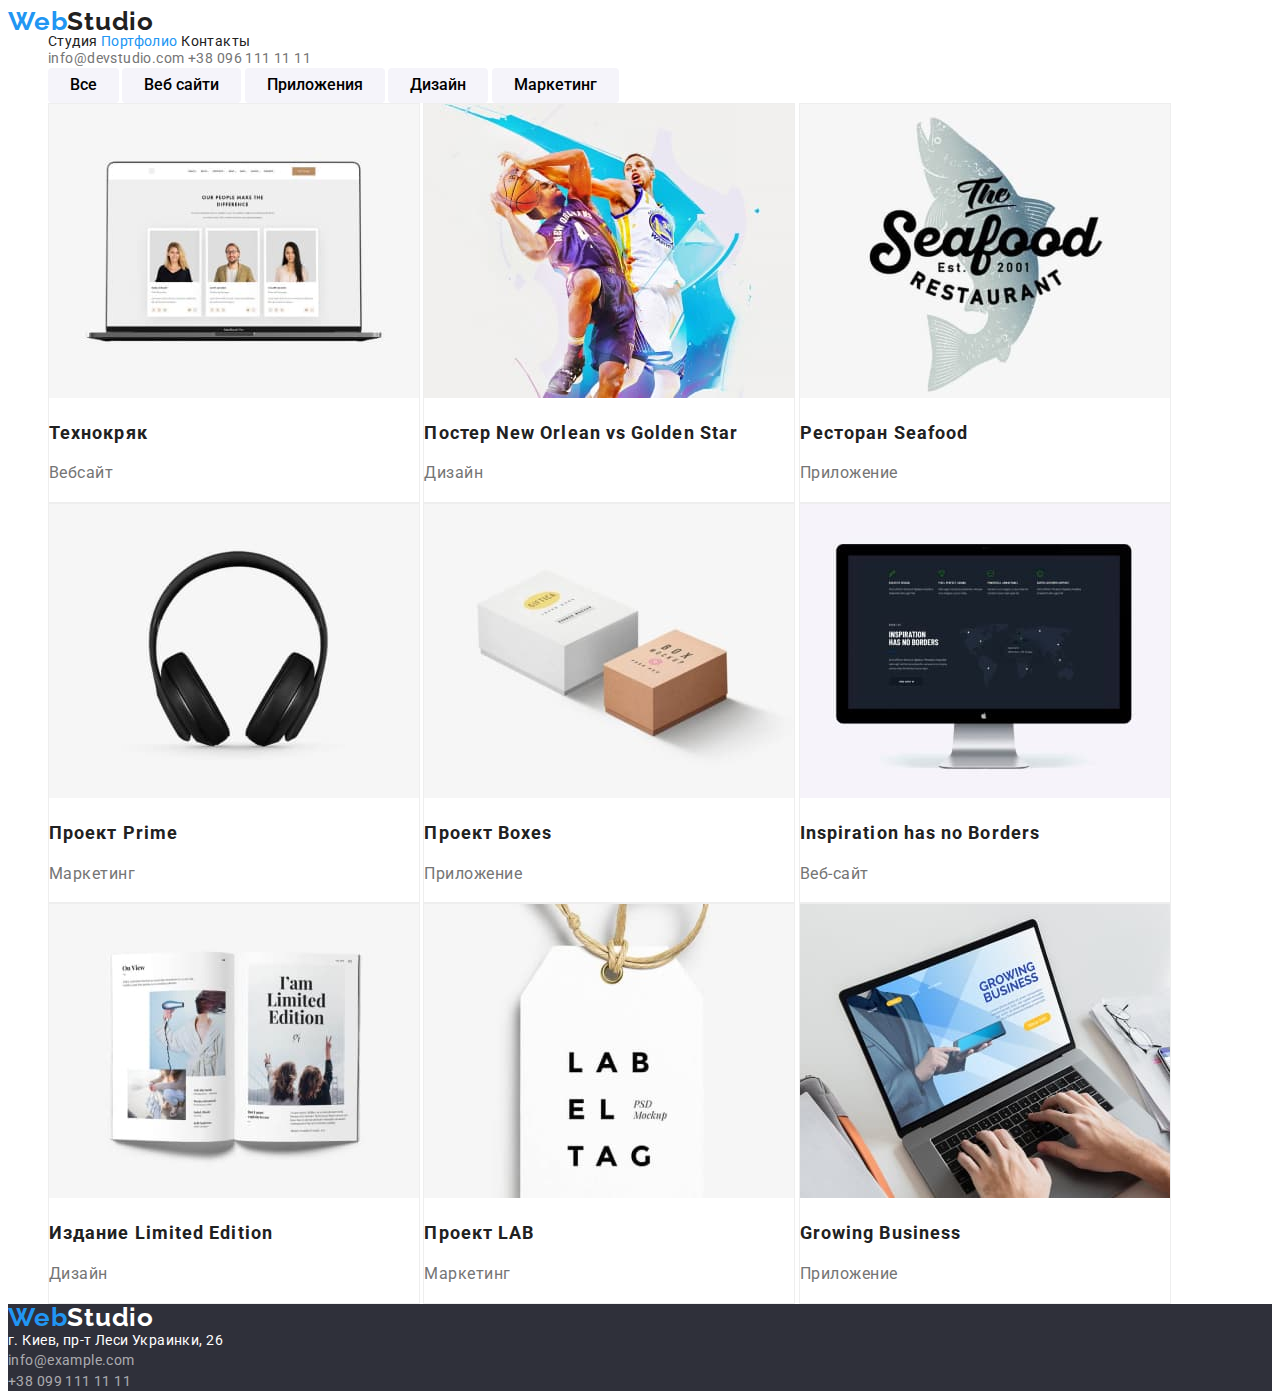
==== commit 5272d18b: "hw3_1" ====
--- a/portfolio.html
+++ b/portfolio.html
@@ -1,8 +1,10 @@
 <!DOCTYPE html>
 <html lang="ru">
 
+<div>
 <head>
     <link rel="stylesheet" href="./css/styles.css" />
+    <link rel="stylesheet" href="./css/block.css" />
     <meta charset="UTF-8">
     <meta http-equiv="X-UA-Compatible" content="IE=edge">
     <meta name="viewport" content="width=device-width, initial-scale=1.0">
@@ -112,5 +114,6 @@
         </address>
     </footer>
 </body>
+</div>
 
 </html>--- a/css/styles.css
+++ b/css/styles.css
@@ -1,4 +1,5 @@
 @import url("https://fonts.googleapis.com/css2?family=Raleway:wght@700&family=Roboto:ital,wght@0,500;0,700;1,400;1,900&display=swap");
+@import url("https://necolas.github.io/normalize.css/latest/normalize.css");
 
 :root {
   --primary-text-color: #212121;
@@ -36,6 +37,8 @@
 
 ul {
   list-style-type: none;
+  margin-block-start: 0;
+  margin-block-end: 0;
 }
 
 ul li {
--- a/css/block.css
+++ b/css/block.css
@@ -0,0 +1,54 @@
+*,
+*::before,
+*::after {
+  box-sizing: border-box;
+}
+
+body {
+  display: flex;
+  justify-content: center;
+}
+
+.container {
+  width: 1200px;
+}
+
+.section-box-1 {
+  height: 600px;
+  display: flex;
+  flex-direction: column;
+  justify-content: center;
+  align-items: center;
+}
+
+.header {
+  height: 80px;
+  display: flex;
+  align-items: center;
+}
+
+.section-box-1_text {
+  width: 696px;
+}
+
+.header .part {
+  flex: 1;
+  display: flex;
+}
+
+.half-one {
+  justify-content: end;
+}
+
+.half-two {
+  justify-content: center;
+}
+
+.header ul li {
+  margin-left: 50px;
+}
+
+.half-one div:nth-child(2) {
+  display: flex;
+  align-items: center;
+}
